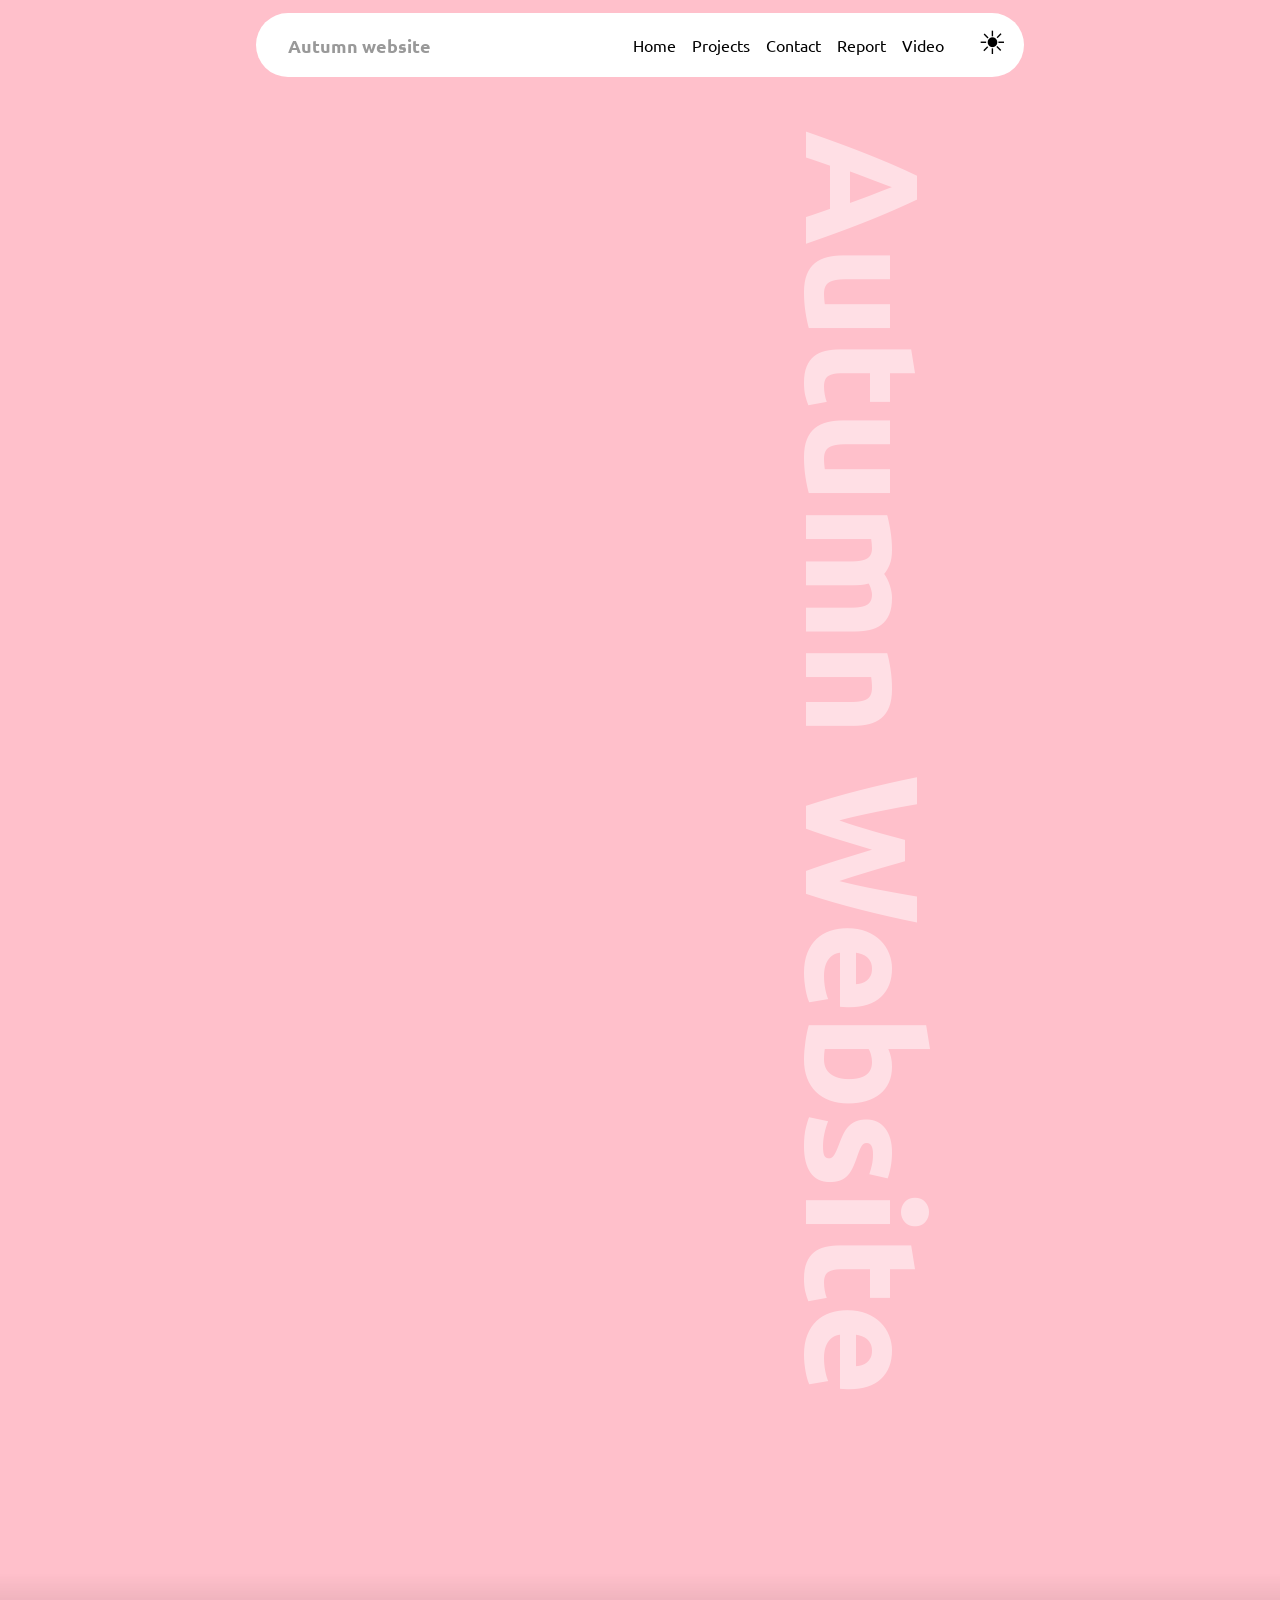
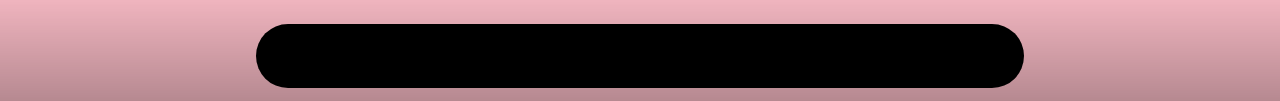
==== index.html @ 7b16ae3a "Report, attempt to make homepage" ====
<!DOCTYPE html>
<html lang="en">
<head>
    <link rel="stylesheet" href="style.css">
    <link rel="icon" href="resources/favicon.png" type="image/x-icon">
    <script src="script.js" defer></script>
    <meta charset="UTF-8">
    <meta name="viewport" content="width=device-width, initial-scale=1.0">
    <title>Autumn Website</title>
</head>

<body>
    <div class="background pastel-background-animated"></div>
    <header id="heading-root">
        <div class="no-js-warning">
            This site uses javascript to allow reuse of header and footer elements, please either enable it, or view the site through a live server.
        </div>
    </header>
    
    <main>
        <div class="main-grid">
            <h1 class="vertical-big-heading">Autumn Website</h1>
            <article>

            </article>
        </div>
        

    </main>
    <footer id="footer-root">
        <div class="footer-bar"></div>
        <div class="footer-bg"></div>
    </footer>
</body>
</html>
---- style.css ----
@import url('https://fonts.googleapis.com/css2?family=Fira+Sans:ital,wght@0,100;0,200;0,300;0,400;0,500;0,600;0,700;0,800;0,900;1,100;1,200;1,300;1,400;1,500;1,600;1,700;1,800;1,900&family=Ubuntu+Mono:ital,wght@0,400;0,700;1,400;1,700&family=Ubuntu:ital,wght@0,300;0,400;0,500;0,700;1,300;1,400;1,500;1,700&display=swap');

/* No root, colour vars are stored in body so a class can be applied with js and carried accross pages*/

* {
    color: var(--text-colour);
    font-family: "Ubuntu", sans-serif;
}

*::selection {
    background-color: rgb(82, 255, 255);
}

:root {
    --shadow-big: rgba(0, 0, 0, 0.438) 0px 15px 30px
}

.color-black {
    color: black !important;
}

.no-js-warning {
    justify-content: center;
    padding-top: 0.5rem;
    min-height: 3.5rem !important;
    color: var(--text-colour);
    animation: noJsFadeIn 2s 1;
}
@keyframes noJsFadeIn { 
    0% {
        color: hsla(0, 0%, 0%, 0);
    }
    50% {
        color: hsla(0, 0%, 0%, 0);
    }
    100%{
        color: var(--text-colour);
    }
}

.background {
    position: fixed;
    z-index: -1;
    width: 100vw;
    height: 100vh;

}

.pastel-background {
    background:
        linear-gradient( 0deg,
            rgba(255, 0, 0, 0.5), 
            rgba(255, 255, 0, 0.5),
            transparent
            ),
        linear-gradient( 120deg,
            rgba(0, 255, 0, 0.5), 
            rgba(0, 255, 255, 0.5), 
            transparent
        ),
        linear-gradient(240deg, 
            rgb(0, 0, 255, 0.5), 
            rgb(255, 0, 255, 0.5),
            transparent
            )
        ;
}

@keyframes PinkAnim { 
    0% {
        --p-c1: hsla(253, 100%, 70%, 0.7);
        --p-c2: hsla(187, 100%, 70%, 0.7);
    }
    25%{
        --p-c1: hsla(187, 100%, 70%, 0.7);
        --p-c2: hsla(263, 100%, 70%, 0.7);
    }
    50%{
        --p-c1: hsla(263, 100%, 70%, 0.7);
        --p-c2: hsla(327, 100%, 70%, 0.7);
    }
    75%{
        --p-c1: hsla(327, 100%, 70%, 0.7);
        --p-c2: hsla(253, 100%, 70%, 0.7);
    }
    100% {
        --p-c1: hsla(253, 100%, 70%, 0.7);
        --p-c2: hsla(187, 100%, 70%, 0.7);
    }
}

@property --p-c1{
  syntax: '<color>';
  inherits: false;
  initial-value: rgb(0, 0, 0);
}
@property --p-c2{
  syntax: '<color>';
  inherits: false;
  initial-value: pink;
}

.pastel-background-animated {
    background: linear-gradient(0deg, var(--bg-mask)),
        linear-gradient( 135deg,
            var(--p-c1),
            var(--p-c2)
        ),
        linear-gradient( 200deg,
            var(--p-c1),
            var(--p-c2)
        );
    animation: PinkAnim 10s infinite;
}

body {
    min-height: 100vh;
    margin: 0;
    background: pink;
    display: grid;
    grid-template-columns: 15% 70% 15%;
    grid-template-rows: 5.6rem 1fr 5.6rem;
    grid-template-areas: 
        " navigation navigation navigation "
        " . content . "
        " footer footer footer ";
    transition: grid-template-columns 0.2s ease-out;

    --white:         #fff;
    --text-colour:   black;
    --panel:         #ffffff48;
    --code-colour:   #808080;
    --code-text:     #303030;
    --code-hilight:  #e6e6e6;
    --light-grey:    #dadada;
    --darker-grey:   #9c9c9c;
    --document-bg:   #fff;
    --document-text: #000;
    --bg-mask:       #00000000;
}

body.darkmode {
    --white:         black;
    --text-colour:   #ffffff;
    --panel:         #36363648;
    --code-colour:   #b3b3b3;
    --code-text:     #dadada;
    --code-hilight:  #585858;
    --light-grey:    #2b2b2b;
    --darker-grey:   #707070;
    --document-bg:   #222222;
    --document-text: #fff;
    --bg-mask:       #00000042;
}

header {
    text-align: center;
    grid-area: navigation;
}

.header-bar, .no-js-warning {
    position: fixed;
    min-width: 60%;
    z-index: 2;
    overflow: hidden;
    align-items: stretch;
    background-color: var(--white);
}

.scroll-shadow, .header-bar.open {
    box-shadow: 0px 5px 10px rgba(0, 0, 0, 0.349);
}

.header-bar, .footer-bar {
    transition: 
        min-height 0.3s ease-out, 
        min-width 0.2s ease-out, /*TODO Decide if this smooth reactiveness is good or not*/
        margin 0.2s ease-out,
        box-shadow 0.2s ease-out;
}

.header-bar, .footer-bar, .no-js-warning {
    border-radius: 2rem;
    margin: 0.8rem 20%;
    min-width: 60%;
    min-height: 4rem;
    max-height: 4rem;
}

.footer-bar {
    background-color: black;
}

.header-bar {
    justify-content: flex-start;
    display: grid;
    grid-template-columns: auto 1fr auto auto;
    grid-template-rows: 4rem 2rem auto;
    grid-template-areas: 
        "autumn-icon . nav darkmode"
        ". . . ."
        ". . . ."
}

.header-bar > nav {
    grid-area: nav;
}

.header-bar.open {
    background-color: var(--white);
    min-height: calc(100% - 1.6rem);
}

.header-bar > .spacer {
    display: none;
    height: 4px;
    background-color: var(--light-grey);
    margin: calc(1rem - 2px) 0rem;
    grid-area: spacer;
}

.header-bar > .settings {
    display: none;
    min-width: 4px;
    min-height: 100%;
    background-color: var(--light-grey);
    margin-left: 1rem;
    border-radius: 2rem 0;
    grid-area: settings;
}

.header-bar > .settings > a {
    margin-left: 0 !important;
    width: 4rem;
    height: 4rem;
    border-radius: 4rem;
}
.header-bar > .settings > a:hover {
    background-color: var(--darker-grey);
}

.header-bar * {
    color: black;
}

.header-bar > * {
    display: flex;
    height: 4rem;
}


/*TODO: Make it so when hovered, the button backgrounds become semi-transparent, the text possibly animating with a flash of white like a streak along it idk*/
.header-bar a {
    height: 4rem;
    color: var(--text-colour);
    text-align: center;
    box-sizing: border-box;
    --tp: 1.4rem;
    padding: var(--tp) 0.5rem var(--tp) 0.5rem;
    font-size: medium;
    text-decoration: none;
    user-select: none;
    cursor: pointer;
    transition: background-color 0.5s;
}
.header-bar a:hover {
    background-color: var(--light-grey);
}

.circ .circ-left, .circ-right {
    min-width: 4rem;
    text-align: center;
    justify-content: center;
}

.header-bar .circ-left {
    border-radius: 0 4rem 4rem 0;
}
.header-bar.open .circ-left {
    border-radius: 0 4rem 4rem 4rem;
}


.header-bar .circ-right {
    border-radius: 4rem 0 0 4rem;
}
.header-bar.open .circ-right {
    border-radius: 4rem 0 4rem 4rem;
}



.right-aligned {
    margin-right: auto;
}

.autumn-icon {
    padding: 1.3rem 2rem !important;
    color:rgb(153, 153, 153) !important;
    font-weight: bold;
    font-size: large !important;
    transition: background-color 0.5s, color 0.5s !important;
    grid-area: autumn-icon;
}
.autumn-icon:hover {
    color: rgb(255, 98, 125) !important;
}

.mobile-nav-icon, .desktop-darkmode-icon, .header-bar > .settings > a {
    margin-left: 0.5rem;
    width: 4rem;
    display: flex;
    align-items: center;
    justify-content: center;
}
.mobile-nav-icon:hover, .desktop-darkmode-icon:hover {
    background-color: #303030 !important;
}

.desktop-darkmode-icon, .header-bar > .settings > a {
    padding-top: 1.1rem !important;
    font-size: 2rem !important;
}

.mobile-nav-icon {
    grid-area: hamburger;
    display: none; /* Hide when in desktop mode*/
}

.desktop-darkmode-icon {
    grid-area: darkmode;
}


.hamburger, .sun, .moon {
    align-self: center;
    width: 2rem;
    height: 2rem;
    background-color: var(--text-colour);

}

.hamburger {
    width: 1rem;
    height: 1rem;
    --w: 12%;
    clip-path: polygon(
        0%      0%   ,
        100%    0%   ,
        100%    var(--w),
        0%      var(--w),

        0%      calc(50% - calc(var(--w)) / 2),
        100%    calc(50% - calc(var(--w)) / 2),
        100%    calc(50% + calc(var(--w)) / 2),
        0%      calc(50% + calc(var(--w)) / 2),

        0%      calc(100% - var(--w)),
        100%    calc(100% - var(--w)),
        100%    100% ,
        0%      100% 
    );
}

.sun {
    clip-path: circle(30%);

}


footer {
    grid-area: footer;

    text-align: center;
    color: white;
}

.footer-bg {
    position: relative;
    --h: 8rem;
    bottom: var(--h);
    width: 100vw;
    height: var(--h);
    background: linear-gradient(
        #ffffff00, #00000049
    );
    z-index: -1;
}
/* TODO Make this position: fixed so it follows the vp when it goes below the page height*/


/* MAIN - ALL PAGES */

main {
    grid-area: content;
    margin-top: 0px;
    margin-bottom: 10rem;
    /*background-color: rgba(0, 0, 255, 0);*/
}

main > h1, .vertical-big-heading {
    text-align: center;
    font-size: 5rem;
    margin: 1.5rem auto 2.5rem auto;
    mix-blend-mode: hard-light;
    color: #a5c0c1;
    pointer-events: none;
    user-select: none;
}

/* General classes for the main section in all pages*/

.panel {
    background-color: var(--panel);
    border-radius: 1rem;
    box-shadow: 0px 5px 10px 1px rgba(0, 0, 0, 0.438);
}


/* PROJECTS PAGE */

.projects-grid {
    display: grid;
    grid-template-columns: repeat(auto-fill, minmax(22rem, 1fr)); 
    grid-auto-rows: 18rem; /*Height of summaries*/ 
    gap: 10px;
    transition: all 200ms ease-out;
}

.project-summary *, 
.project-summary {
    cursor: pointer;
    color: white;
}

.project-skeleton {
    --c: #8f8f8f28;
}

.project-summary, .project-skeleton {
    display: grid;
    grid-template-rows: 1fr 1fr;
    flex-basis: calc(calc(100% / 3) - (1rem * calc(3 - 1) / 3)); /*TODO What does this even do?*/
    height: 18rem;
    min-width: 16rem;
    background-color: var(--c);
    background-size: contain;
    border-radius: 1rem;
    box-shadow: 0px 5px 10px 1px rgba(0, 0, 0, 0.438);
    transition: all 200ms ease-out;
}
.project-summary:hover {
    box-shadow: 0px 10px 10px 1px rgba(0, 0, 0, 0.356);
    transform: translateY(-5px);
}
.project-summary:active {
    box-shadow: 0px 5px 10px 1px rgba(0, 0, 0, 0.774);
    transform: translateY(0px);
}
.project-summary:enabled {
    box-shadow: 0px 5px 10px 1px rgba(0, 0, 0, 0.774);
    transform: translateY(0px);
}

.project-summary > .bg {
    margin: 0.5rem;
    width: calc(100% - 1rem);
    height: 9rem;

}

.project-summary > .bg::before {
    display: block;
    content: "";
    position: inherit;
    border-radius: 1rem;
    width: auto;
    height: 100%;
    background-image: var(--i); /* fallback */
    mask-image: linear-gradient(to top, transparent, white);
    background-size: cover;
}

.project-summary > .bg > label {
    position: relative;
    color: inherit;
    font-size: 1.3rem;
    top: calc(0% - 1.1rem);
    left: 0.35rem;
}

.project-summary > .info {
    color: inherit;
    margin: 0.8rem;
}

.project-summary > .info > p {
    display: -webkit-box;
    -webkit-line-clamp: 4;
    -webkit-box-orient: vertical;
    overflow: hidden;
    text-overflow: ellipsis;
    color: inherit;
    margin: 0px;
}

.project-summary > .bg > .language-icons {
    position: relative;
    --h: 30px;
    top: calc(0% - var(--h));
    margin: 10px;
    float: inline-end;
}

.project-summary > .bg > .language-icons > img {
    max-width: 30px;
    max-height: 30px;
}

/* REPORT PAGE */

.document {
    align-self: center;
    margin: 2rem auto 0 auto;
    padding: 2rem 5rem 5rem 5rem;
    max-width: 50rem;
    color: var(--document-text);
    border: 2px var(--text-colour); /* Didn't like the way it looked but kept the line here in case I change my mind*/
    background-color: var(--document-bg);
    /*box-shadow: 0px 15px 30px 1px rgba(0, 0, 0, 0.438);
    box-shadow: var(--shadow-big);*/
    box-shadow: var(--shadow-big)

}

.document * {
    color: var(--document-text)
}

.document > .figures {
    display: inline-flex;
    width: 100%;
    margin: 0px auto;
    justify-content: center;
}

.document > .figures > figure{
    display: grid;
    width: fit-content;
    flex: 1;
}

.document > .figures > figure > img {
    margin: 0px auto auto auto;
    width: min(40rem, 100%);
}

.document > .figures > figure > figcaption {
    text-align: center;
    margin-top: 0.8rem;
}

.document code {
    display: grid;
    margin: 1rem;
    margin-top: 0rem; /* To fit the language indicator */
    padding: 5px;
    border: 2px solid var(--code-colour);
    border-left: 5px solid var(--code-colour);
    transition: background-color 0.5s;
}
.document code:hover {
    background-color: var(--code-hilight);
}

.document code span, .document code {
    white-space: pre-wrap;
    font-family: "Ubuntu mono", sans-serif;
    color: var(--code-text);
}

.document .language {
    color: var(--document-bg);
    padding: 1px 0.9em 1px 0.9em;
    background-color: var(--code-colour);
    display: inline-block;
    margin: 1rem 0 0 1rem;
    --p: 12px;
    clip-path: polygon(var(--p) 0,calc(100% - var(--p)) 0,100% 100%,0 100%);
}
/* https://css-shape.com/trapezoid/ */

.document > h1 {
    font-size: 4rem;
    text-align: center;
}

.document > h2 {
    font-size: 2rem;
}

.document > h3 {
    font-size: 1.75em;
}

.document > h4 {
    font-size: 1.5em;
}

/* VIDEO PAGE*/

.less-margin-main {
    margin-bottom: 3rem;
}

.iframe-container {
    position: relative;
    overflow: hidden;
    background-color: var(--darker-grey);
    padding-top: 56.25%; /*For 16:9, from W3Schools*/
    box-shadow: var(--shadow-big);
    border-radius: 2rem;
}

iframe {
    position: absolute;
    top: 0;
    bottom: 0;
    right: 0;
    left: 0;
    width: 100%;
    height: 100%;
    border: none;
    justify-self: center;
}

/* CONTACT PAGE*/

.links-grid {
    display: flex;
    justify-content: center;
    flex-wrap: wrap;
    margin: 2rem 0px;
}

.links-grid > a {
    border-radius: 50%;
    background-color: rgb(0, 0, 0);
    min-width: 8rem;
    min-height: 8rem;
    margin: 0.8rem;
    background-image: var(--i);
    background-size: 6rem 6rem;
    background-repeat: no-repeat;
    background-position: 1rem;
    transition: border-width 0.2s, box-shadow 0.2s;
    border: 0px solid white;
    box-sizing: border-box;


}
.links-grid > a:hover {
    border: 10px solid white;
    box-shadow: 0px 5px 5px rgba(0, 0, 0, 0.397);
}

.links-grid > a > img {
    filter: invert();
    width: 80%;
    height: 80%;
    margin: 10%;
    user-select: none;
}

form.contact-grid {
    display: grid;
    grid-template-areas: 
        ". title      title   . "
        ". email-desc email   . "
        ". type-desc  type    . "
        ". message    message . "
        ". hivel-cont hivel-cont . "
        ". submit     submit  . "
    ;
    grid-template-columns: auto 20rem 25rem auto;
}

form * {
    font: inherit;
}

form > * {
    margin: 1rem;
}
form > .title         {grid-area: title}
form > .email-desc    {grid-area: email-desc}
form > .email         {grid-area: email}
form > .type-desc     {grid-area: type-desc}
form > .type          {grid-area: type}
form > div > .hivel-desc    {grid-area: hivel-desc; margin-left: 0.2rem;}
form > .hivel-cont    {grid-area: hivel-cont; display: flex}
form > .hivel-cont:first-child    {margin: 1rem;}
form > .message       {grid-area: message}
form > .submit        {grid-area: submit; justify-self: center} 
form > .submit > *    {min-width: 10rem;}

textarea, select, input {
    border: none;
}

input,
select,
textarea,
button {
    outline: solid rgba(255, 255, 255, 0.308) 0px;
    background-color: var(--white);
    border-radius: 1rem;
    padding: 0.5rem;
    transition: outline-width 200ms, background-color 200ms;
    
}

input:focus,
select:focus,
textarea:focus,
button:focus {
    outline: solid rgba(255, 255, 255, 0.349) 5px;
}
input:hover,
select:hover,
textarea:hover,
button:hover {
    background-color: var(--light-grey);
}

form > textarea {
    resize: none;
    height: 10rem;

}

/* MAIN PAGE*/

.main-grid {
    display: grid;
    margin: 1rem 10rem;
    grid-template-areas: "a h";
    grid-template-columns: auto 10rem;
}

.vertical-big-heading {
    grid-area: h;
    writing-mode: vertical-lr;
    min-height: 15rem;
    font-size: 10rem;
}

.main-widgets {
    grid-area: a;
}



/* @MEDIA CONTROLS */

@media screen and (max-width: 1150px) {
    .no-js-warning {
    font-size: 0.8rem;
    }
    form.contact-grid {
        grid-template-areas: 
            "title      title  "
            "email-desc email  "
            "type-desc  type   "
            "message    message"
            "hivel-cont hivel-cont"
            "submit     submit ";
        grid-template-columns: 1fr 1fr;
    }

}

@media screen and (max-width: 1050px) {
    .header-bar, .footer-bar, .no-js-warning {
        margin: 0.8rem 10% ;
        min-width: 80%;
    }
}

@media screen and (max-width: 790px) {
    body {
    grid-template-columns: 0.8rem calc(100% - 1.6rem) 0.8rem;
    }
    .document {
        padding-left: 1rem;
        padding-right: 1rem;
    }
}

@media only screen and (max-width: 750px) {
    .header-bar {
        grid-template-areas: 
            "autumn-icon .   . hamburger"
            "spacer spacer spacer spacer"
            "nav         nav settings settings "
    }
    .header-bar > .spacer {
        display: flex !important;
    }
    .header-bar > .settings {
        display: flex !important;
    }
    .header-bar > nav {
        display: grid;
    }
    .header-bar > nav > a {
        border-radius: 0 2rem 2rem 0 ;
    }
    .desktop-darkmode-icon {
        display: none;
    }
    .mobile-nav-icon {
        display: grid;
    }

}

@media only screen and (max-width: 550px) {
    .no-js-warning {
    font-size: 0.7rem;
    }
    .header-bar, .footer-bar, .no-js-warning {
        margin: 0.8rem;
        min-width: calc(100% - 1.6rem);
    }
    
}

@media only screen and (max-width: 320px) {
    .autumn-icon {
        padding-left: 1rem !important;
        padding-right: 1rem !important;
    }
    .mobile-nav-icon, .header-bar > .settings {
        margin-left: 0px;
    }
    
    
}
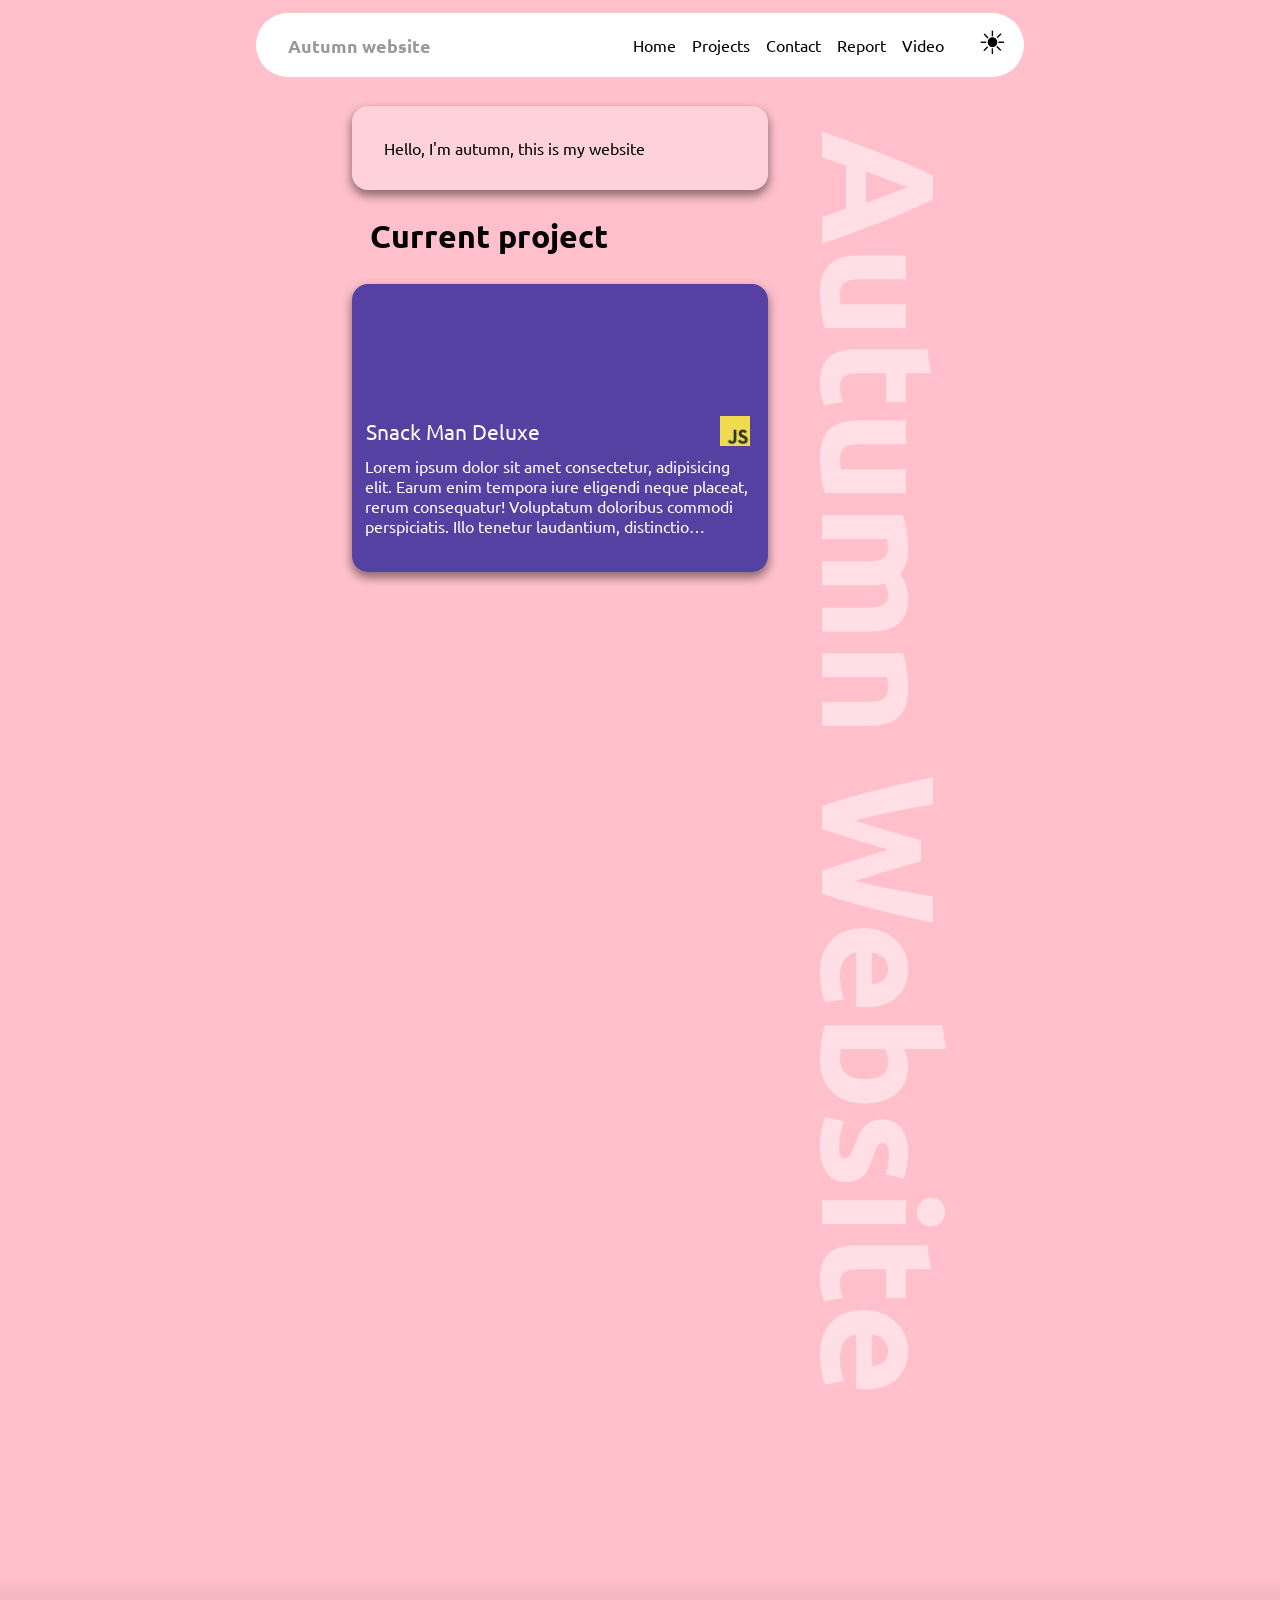
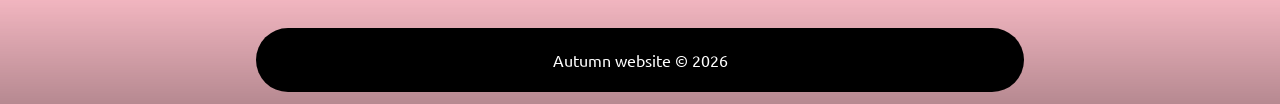
==== commit 330ecc5c: "Start homepage, add images" ====
--- a/index.html
+++ b/index.html
@@ -21,6 +21,24 @@
         <div class="main-grid">
             <h1 class="vertical-big-heading">Autumn Website</h1>
             <article>
+                <div class="pad-panel">
+                    <p>Hello, I'm autumn, this is my website</p>
+                </div>
+                <h2>Current project</h2>
+                <div class="project-summary home">
+                    
+                    <div class="bg home">
+                        
+                        <label>Snack Man Deluxe</label>
+                        <div class="language-icons">
+                            <img src="resources/languages/javascript.png" alt="javascript" title="javascript">
+                        </div>
+                    </div>
+                    <div class="info">
+                        <p>Lorem ipsum dolor sit amet consectetur, adipisicing elit. Earum enim tempora iure eligendi neque placeat, rerum consequatur! Voluptatum doloribus commodi perspiciatis. Illo tenetur laudantium, distinctio accusantium nemo iure ducimus at!</p>
+                        
+                    </div>
+                </div>
 
             </article>
         </div>
--- a/style.css
+++ b/style.css
@@ -191,6 +191,11 @@
     background-color: black;
 }
 
+.footer-bar > * {
+    color: white;
+    padding: 1.4rem 20%;
+}
+
 .header-bar {
     justify-content: flex-start;
     display: grid;
@@ -410,10 +415,13 @@
 
 /* General classes for the main section in all pages*/
 
-.panel {
+.panel, .pad-panel {
     background-color: var(--panel);
     border-radius: 1rem;
     box-shadow: 0px 5px 10px 1px rgba(0, 0, 0, 0.438);
+}
+.pad-panel {
+    padding: 1rem 2rem;
 }
 
 
@@ -753,10 +761,35 @@
     writing-mode: vertical-lr;
     min-height: 15rem;
     font-size: 10rem;
+    margin-left: 1rem;
 }
 
 .main-widgets {
     grid-area: a;
+}
+
+article > h2 {
+    margin-right: 10rem;
+    text-align: right;
+    font-size: 2rem;
+}
+
+.project-summary.home {
+    background-color: #00028daa;
+}
+.bg.home {
+
+}
+.before-sudo {
+    display: block;
+    content: "";
+    position: inherit;
+    border-radius: 1rem;
+    width: auto;
+    height: 100%;
+    background-image: var(--i);
+    mask-image: linear-gradient(to top, transparent, white);
+    background-size: cover;
 }
 
 
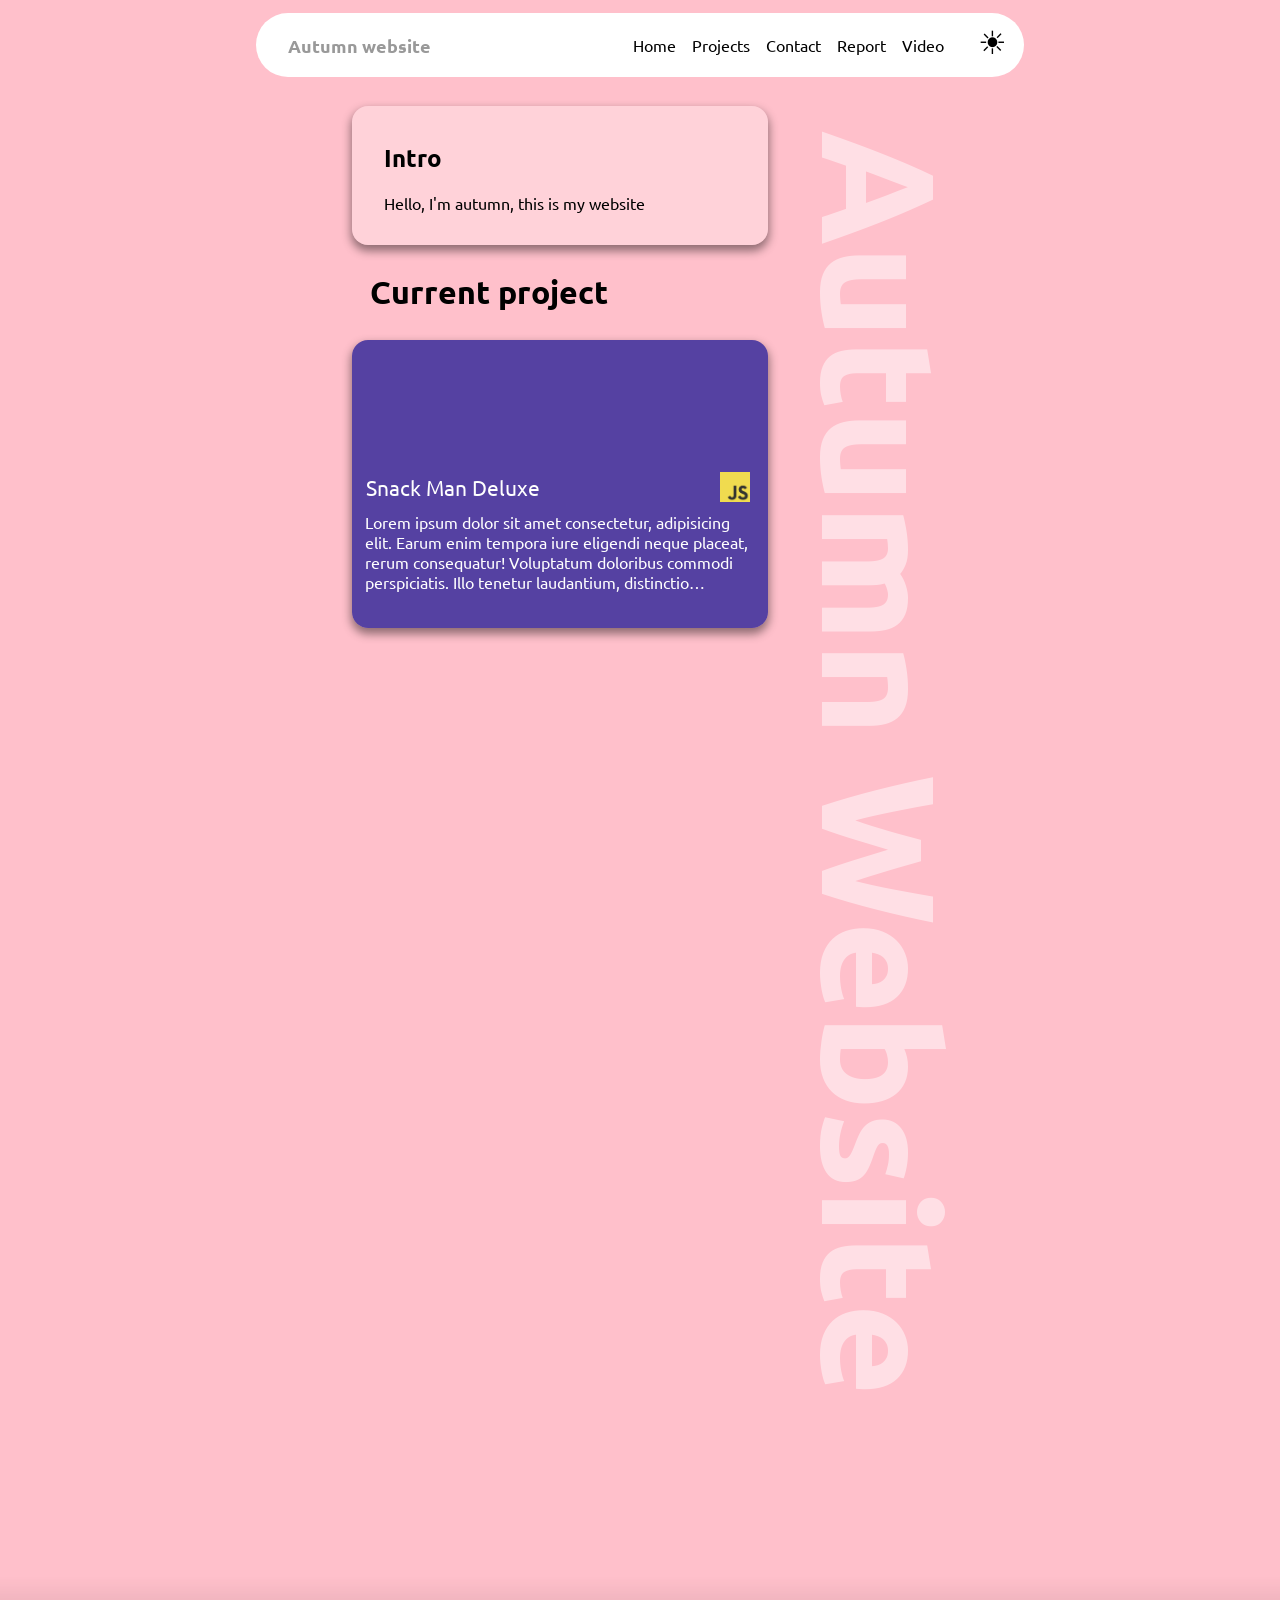
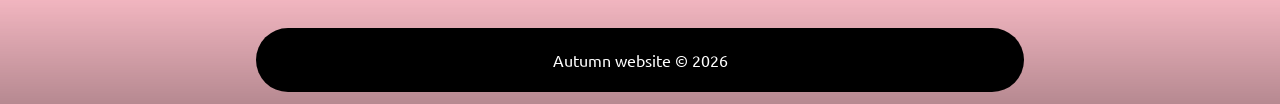
==== commit be34f331: "Fix contact form with js" ====
--- a/index.html
+++ b/index.html
@@ -22,6 +22,7 @@
             <h1 class="vertical-big-heading">Autumn Website</h1>
             <article>
                 <div class="pad-panel">
+                    <h1>Intro</h1>
                     <p>Hello, I'm autumn, this is my website</p>
                 </div>
                 <h2>Current project</h2>
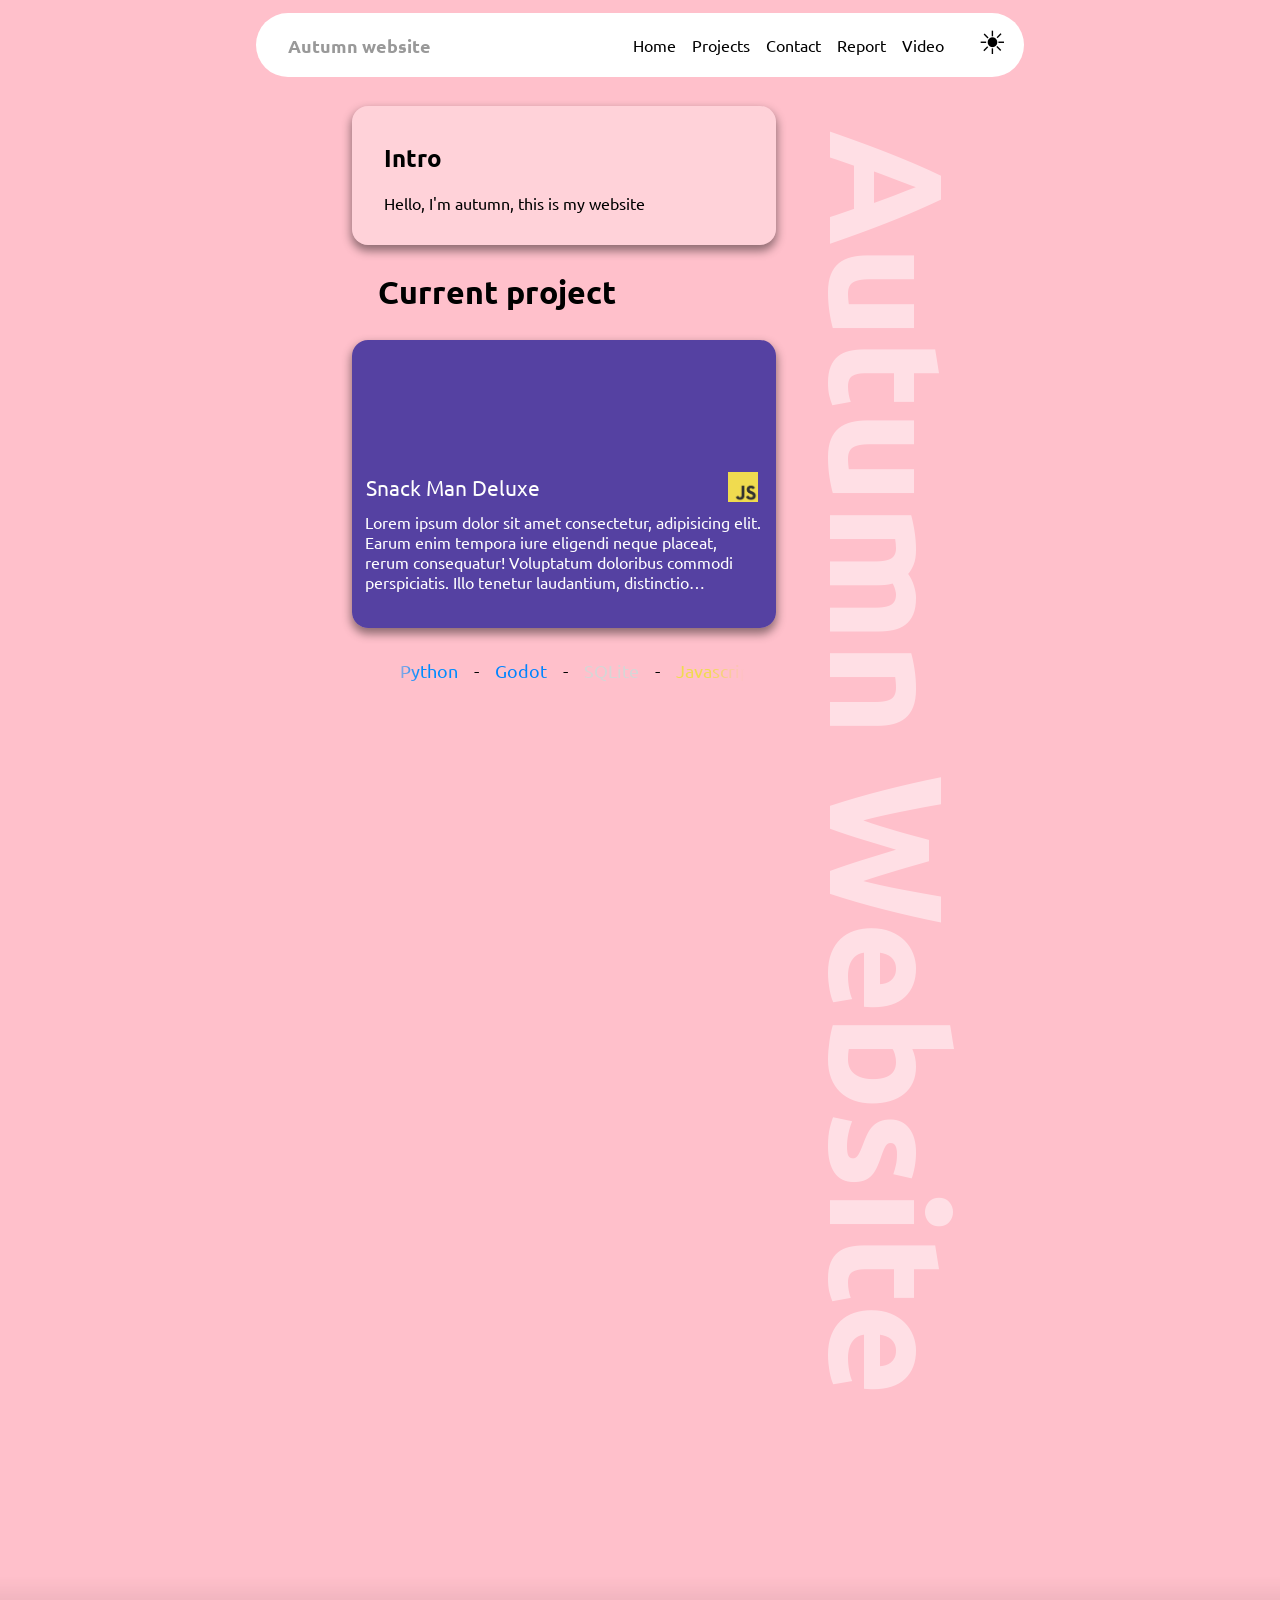
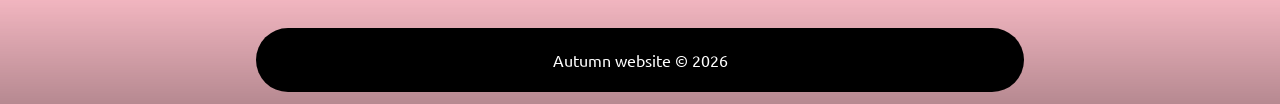
==== commit e014dd24: "Added cool scrolling thingy" ====
--- a/index.html
+++ b/index.html
@@ -38,6 +38,27 @@
                     <div class="info">
                         <p>Lorem ipsum dolor sit amet consectetur, adipisicing elit. Earum enim tempora iure eligendi neque placeat, rerum consequatur! Voluptatum doloribus commodi perspiciatis. Illo tenetur laudantium, distinctio accusantium nemo iure ducimus at!</p>
                         
+                        
+                    </div>
+                </div>
+                <div class="animated-thingy">
+                    <div class="scrollee">
+                        <div>
+                            <div class="py">Python</div>-
+                            <div class="gd">Godot</div>-
+                            <div class="sq">SQLite</div>-
+                            <div class="js">Javascript</div>-
+                            <div class="cs">SQLite</div>-
+                            <div class="ht">HTML</div>-
+                        </div>
+                        <div>
+                            <div class="py">Python</div>-
+                            <div class="gd">Godot</div>-
+                            <div class="sq">SQLite</div>-
+                            <div class="js">Javascript</div>-
+                            <div class="cs">SQLite</div>-
+                            <div class="ht">HTML</div>-
+                        </div>
                     </div>
                 </div>
 
--- a/style.css
+++ b/style.css
@@ -587,6 +587,10 @@
     color: var(--code-text);
 }
 
+.document code.small span {
+    font-size: small;
+}
+
 .document .language {
     color: var(--document-bg);
     padding: 1px 0.9em 1px 0.9em;
@@ -598,6 +602,13 @@
 }
 /* https://css-shape.com/trapezoid/ */
 
+/*.document > h1,
+.document > h2,
+.document > h3,
+.document > h4 {
+    margin-left: 0rem;
+}*/
+
 .document > h1 {
     font-size: 4rem;
     text-align: center;
@@ -613,6 +624,15 @@
 
 .document > h4 {
     font-size: 1.5em;
+}
+
+.red {
+    color: #f00;
+    text-align: center;
+}
+
+.less-low-margin {
+    margin-bottom: 0;
 }
 
 /* VIDEO PAGE*/
@@ -792,6 +812,42 @@
     background-size: cover;
 }
 
+.animated-thingy {
+    margin: 2rem;
+    font-size: large;
+    width: 20em;
+    overflow: hidden;
+    mask-image: linear-gradient(to left, transparent, white 10%, white 90%, transparent);
+}
+.animated-thingy > .scrollee {
+    display: flex;
+    position: relative;
+    left: 0px;
+    animation: langs-progress 3s linear infinite;
+}
+.animated-thingy > .scrollee > div {
+    display: flex;
+}
+
+.animated-thingy > .scrollee > div > div {
+    margin: 0 1rem;
+}
+.animated-thingy > .scrollee > div > .gd {color: #0084ff}
+.animated-thingy > .scrollee > div > .js {color: #F0DB4F}
+.animated-thingy > .scrollee > div > .py {color: #008cff}
+.animated-thingy > .scrollee > div > .ht {color: #003cff}
+.animated-thingy > .scrollee > div > .cs {color: #003cff}
+.animated-thingy > .scrollee > div > .sq {color: #d6d6d6}
+
+
+@keyframes langs-progress {
+    0% {
+        left: 0px
+    }
+    100% {
+        left: -31.84em
+    }
+}
 
 
 /* @MEDIA CONTROLS */
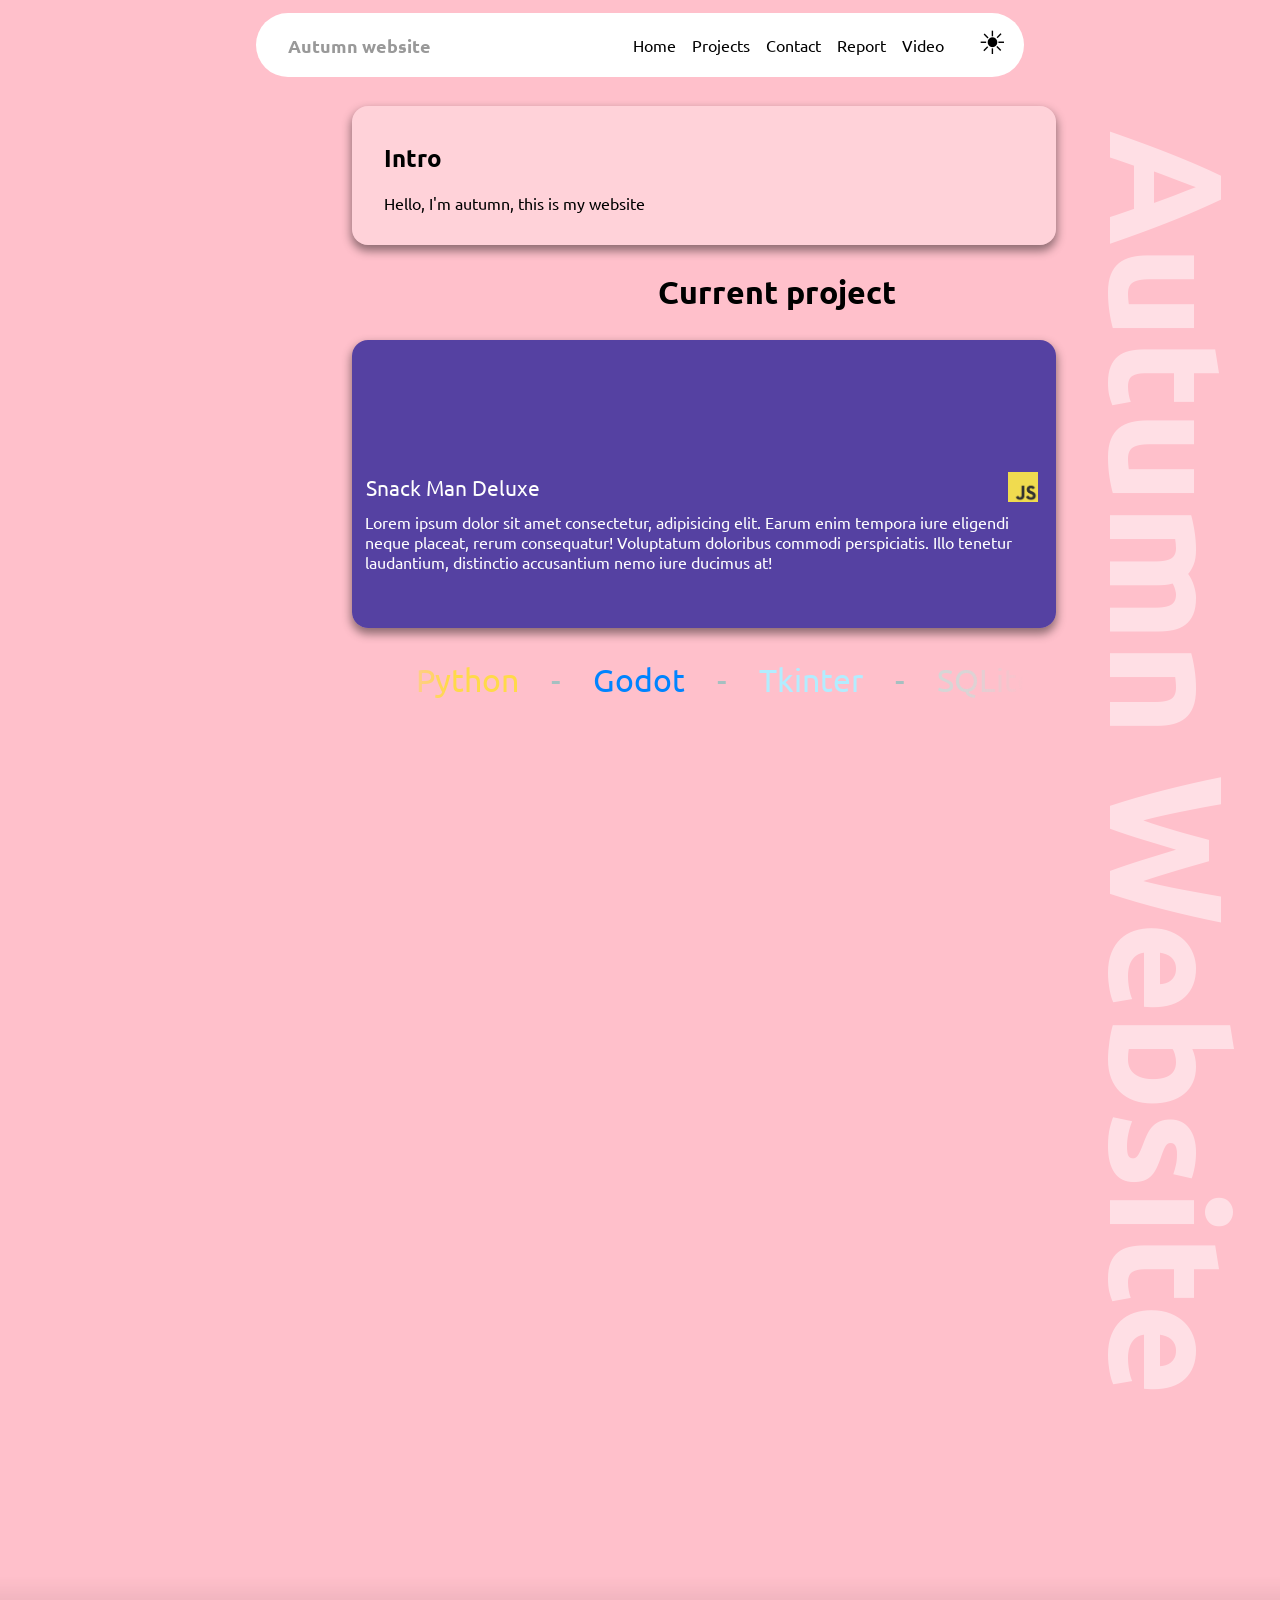
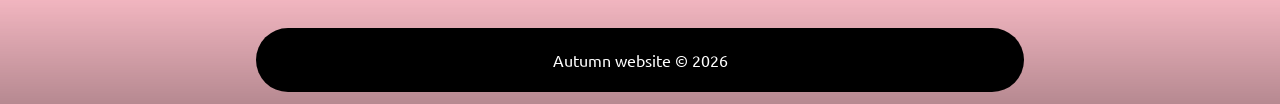
==== commit f48aebbe: "Improved skills ticker" ====
--- a/index.html
+++ b/index.html
@@ -46,17 +46,19 @@
                         <div>
                             <div class="py">Python</div>-
                             <div class="gd">Godot</div>-
+                            <div class="tk">Tkinter</div>-
                             <div class="sq">SQLite</div>-
                             <div class="js">Javascript</div>-
-                            <div class="cs">SQLite</div>-
+                            <div class="cs">CSS</div>-
                             <div class="ht">HTML</div>-
                         </div>
                         <div>
                             <div class="py">Python</div>-
                             <div class="gd">Godot</div>-
+                            <div class="tk">Tkinter</div>-
                             <div class="sq">SQLite</div>-
                             <div class="js">Javascript</div>-
-                            <div class="cs">SQLite</div>-
+                            <div class="cs">CSS</div>-
                             <div class="ht">HTML</div>-
                         </div>
                     </div>
--- a/style.css
+++ b/style.css
@@ -814,30 +814,35 @@
 
 .animated-thingy {
     margin: 2rem;
-    font-size: large;
+    font-size: 2rem;
     width: 20em;
     overflow: hidden;
+    pointer-events: none;
+    user-select: none;
     mask-image: linear-gradient(to left, transparent, white 10%, white 90%, transparent);
 }
 .animated-thingy > .scrollee {
     display: flex;
     position: relative;
     left: 0px;
-    animation: langs-progress 3s linear infinite;
+    animation: langs-progress 10s linear infinite;
 }
 .animated-thingy > .scrollee > div {
     display: flex;
+    mix-blend-mode: hard-light;
+    color: #a5c0c1;
 }
 
 .animated-thingy > .scrollee > div > div {
-    margin: 0 1rem;
+    margin: 0 1em;
 }
 .animated-thingy > .scrollee > div > .gd {color: #0084ff}
 .animated-thingy > .scrollee > div > .js {color: #F0DB4F}
-.animated-thingy > .scrollee > div > .py {color: #008cff}
+.animated-thingy > .scrollee > div > .py {color: #FFD94A}
 .animated-thingy > .scrollee > div > .ht {color: #003cff}
 .animated-thingy > .scrollee > div > .cs {color: #003cff}
 .animated-thingy > .scrollee > div > .sq {color: #d6d6d6}
+.animated-thingy > .scrollee > div > .tk {color: #b2edff}
 
 
 @keyframes langs-progress {
@@ -845,7 +850,7 @@
         left: 0px
     }
     100% {
-        left: -31.84em
+        left: -37.4em
     }
 }
 
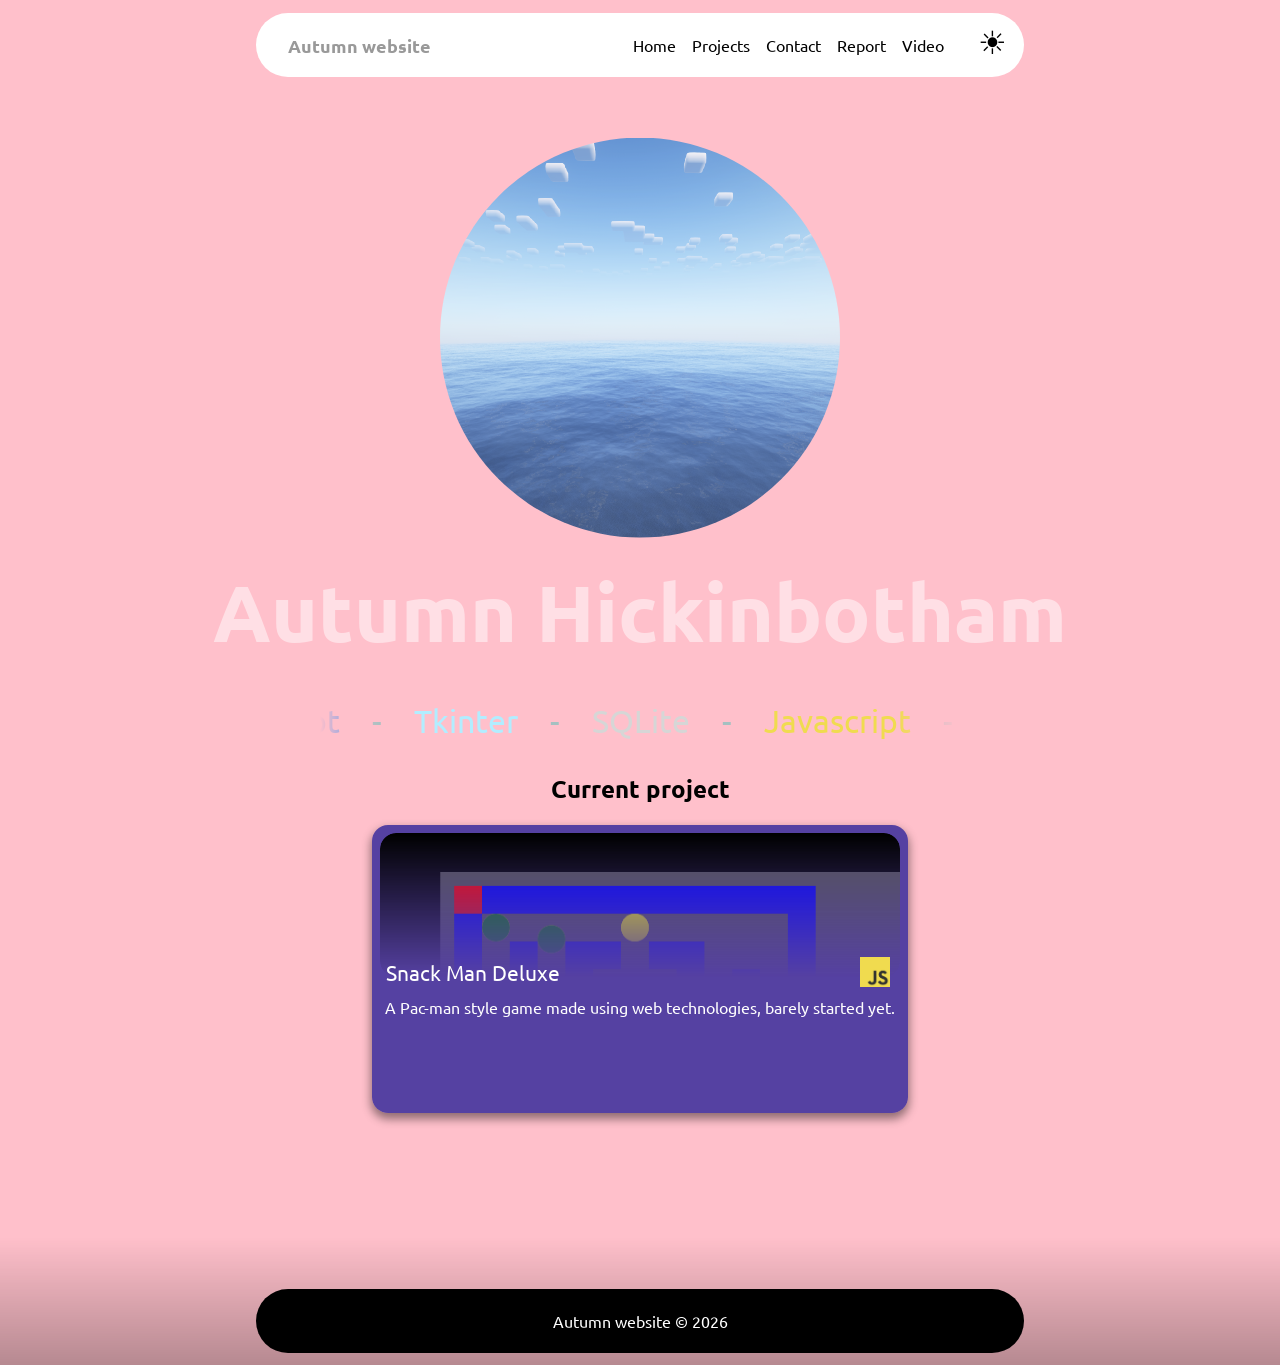
==== commit f80204ca: "Added decent main page" ====
--- a/index.html
+++ b/index.html
@@ -18,54 +18,55 @@
     </header>
     
     <main>
-        <div class="main-grid">
-            <h1 class="vertical-big-heading">Autumn Website</h1>
-            <article>
-                <div class="pad-panel">
-                    <h1>Intro</h1>
-                    <p>Hello, I'm autumn, this is my website</p>
+        <img src="resources\pfp.png" alt="Profile photo" class="pfp centered">
+
+        <h1 class="big main-pad">Autumn Hickinbotham</h1>
+
+        <!--
+        <div class="pad-panel">
+            <h1>Intro</h1>
+            <p>Hello, I'm autumn, this is my website</p>
+        </div>
+    -->
+
+        <div class="skills-ticker centered">
+            <div class="scrollee">
+                <div>
+                    <div class="py">Python</div>-
+                    <div class="gd">Godot</div>-
+                    <div class="tk">Tkinter</div>-
+                    <div class="sq">SQLite</div>-
+                    <div class="js">Javascript</div>-
+                    <div class="cs">CSS</div>-
+                    <div class="ht">HTML</div>-
                 </div>
-                <h2>Current project</h2>
-                <div class="project-summary home">
-                    
-                    <div class="bg home">
-                        
-                        <label>Snack Man Deluxe</label>
-                        <div class="language-icons">
-                            <img src="resources/languages/javascript.png" alt="javascript" title="javascript">
-                        </div>
-                    </div>
-                    <div class="info">
-                        <p>Lorem ipsum dolor sit amet consectetur, adipisicing elit. Earum enim tempora iure eligendi neque placeat, rerum consequatur! Voluptatum doloribus commodi perspiciatis. Illo tenetur laudantium, distinctio accusantium nemo iure ducimus at!</p>
-                        
-                        
-                    </div>
+                <div>
+                    <div class="py">Python</div>-
+                    <div class="gd">Godot</div>-
+                    <div class="tk">Tkinter</div>-
+                    <div class="sq">SQLite</div>-
+                    <div class="js">Javascript</div>-
+                    <div class="cs">CSS</div>-
+                    <div class="ht">HTML</div>-
                 </div>
-                <div class="animated-thingy">
-                    <div class="scrollee">
-                        <div>
-                            <div class="py">Python</div>-
-                            <div class="gd">Godot</div>-
-                            <div class="tk">Tkinter</div>-
-                            <div class="sq">SQLite</div>-
-                            <div class="js">Javascript</div>-
-                            <div class="cs">CSS</div>-
-                            <div class="ht">HTML</div>-
-                        </div>
-                        <div>
-                            <div class="py">Python</div>-
-                            <div class="gd">Godot</div>-
-                            <div class="tk">Tkinter</div>-
-                            <div class="sq">SQLite</div>-
-                            <div class="js">Javascript</div>-
-                            <div class="cs">CSS</div>-
-                            <div class="ht">HTML</div>-
-                        </div>
-                    </div>
+                <div>
+                    <div class="py">Python</div>-
+                    <div class="gd">Godot</div>-
+                    <div class="tk">Tkinter</div>-
+                    <div class="sq">SQLite</div>-
+                    <div class="js">Javascript</div>-
+                    <div class="cs">CSS</div>-
+                    <div class="ht">HTML</div>-
                 </div>
+            </div>
+        </div>
 
-            </article>
-        </div>
+        <h2 class="centered">Current project</h2>
+        <div class="centered">
+            <div class="projects-grid">snack_man</div>
+    </div>
+
+
         
 
     </main>
--- a/style.css
+++ b/style.css
@@ -424,6 +424,13 @@
     padding: 1rem 2rem;
 }
 
+.centered {
+    display: flex;
+    margin-left:  auto !important;
+    margin-right: auto !important;
+    justify-content: center;
+}
+
 
 /* PROJECTS PAGE */
 
@@ -794,6 +801,12 @@
     font-size: 2rem;
 }
 
+.main-pad {
+    user-select: text;
+    pointer-events: auto;
+    transition: font-size 0.2s ease-out;
+}
+
 .project-summary.home {
     background-color: #00028daa;
 }
@@ -812,7 +825,16 @@
     background-size: cover;
 }
 
-.animated-thingy {
+.pfp {
+    display: flex;
+    margin-top: 3rem;
+    clip-path: circle();
+    overflow: hidden;
+    max-width: 400px;
+    transition: all 0.2s ease-out; /*Broken*/
+}
+
+.skills-ticker {
     margin: 2rem;
     font-size: 2rem;
     width: 20em;
@@ -821,28 +843,28 @@
     user-select: none;
     mask-image: linear-gradient(to left, transparent, white 10%, white 90%, transparent);
 }
-.animated-thingy > .scrollee {
+.skills-ticker > .scrollee {
     display: flex;
     position: relative;
     left: 0px;
     animation: langs-progress 10s linear infinite;
 }
-.animated-thingy > .scrollee > div {
+.skills-ticker > .scrollee > div {
     display: flex;
     mix-blend-mode: hard-light;
     color: #a5c0c1;
 }
 
-.animated-thingy > .scrollee > div > div {
+.skills-ticker > .scrollee > div > div {
     margin: 0 1em;
 }
-.animated-thingy > .scrollee > div > .gd {color: #0084ff}
-.animated-thingy > .scrollee > div > .js {color: #F0DB4F}
-.animated-thingy > .scrollee > div > .py {color: #FFD94A}
-.animated-thingy > .scrollee > div > .ht {color: #003cff}
-.animated-thingy > .scrollee > div > .cs {color: #003cff}
-.animated-thingy > .scrollee > div > .sq {color: #d6d6d6}
-.animated-thingy > .scrollee > div > .tk {color: #b2edff}
+.skills-ticker > .scrollee > div > .gd {color: #0084ff}
+.skills-ticker > .scrollee > div > .js {color: #F0DB4F}
+.skills-ticker > .scrollee > div > .py {color: #FFD94A}
+.skills-ticker > .scrollee > div > .ht {color: #003cff}
+.skills-ticker > .scrollee > div > .cs {color: #003cff}
+.skills-ticker > .scrollee > div > .sq {color: #d6d6d6}
+.skills-ticker > .scrollee > div > .tk {color: #b2edff}
 
 
 @keyframes langs-progress {
@@ -919,6 +941,18 @@
 
 }
 
+@media only screen and (max-width: 580px) {
+    .pfp {max-width: 300px;}
+    .main-pad {font-size: 4rem}
+    .skills-ticker {width: 100%;}
+    
+}
+@media only screen and (max-width: 450px) {
+    .pfp {width: 300px;}
+    .main-pad {font-size: 3rem;}
+    
+}
+
 @media only screen and (max-width: 550px) {
     .no-js-warning {
     font-size: 0.7rem;
